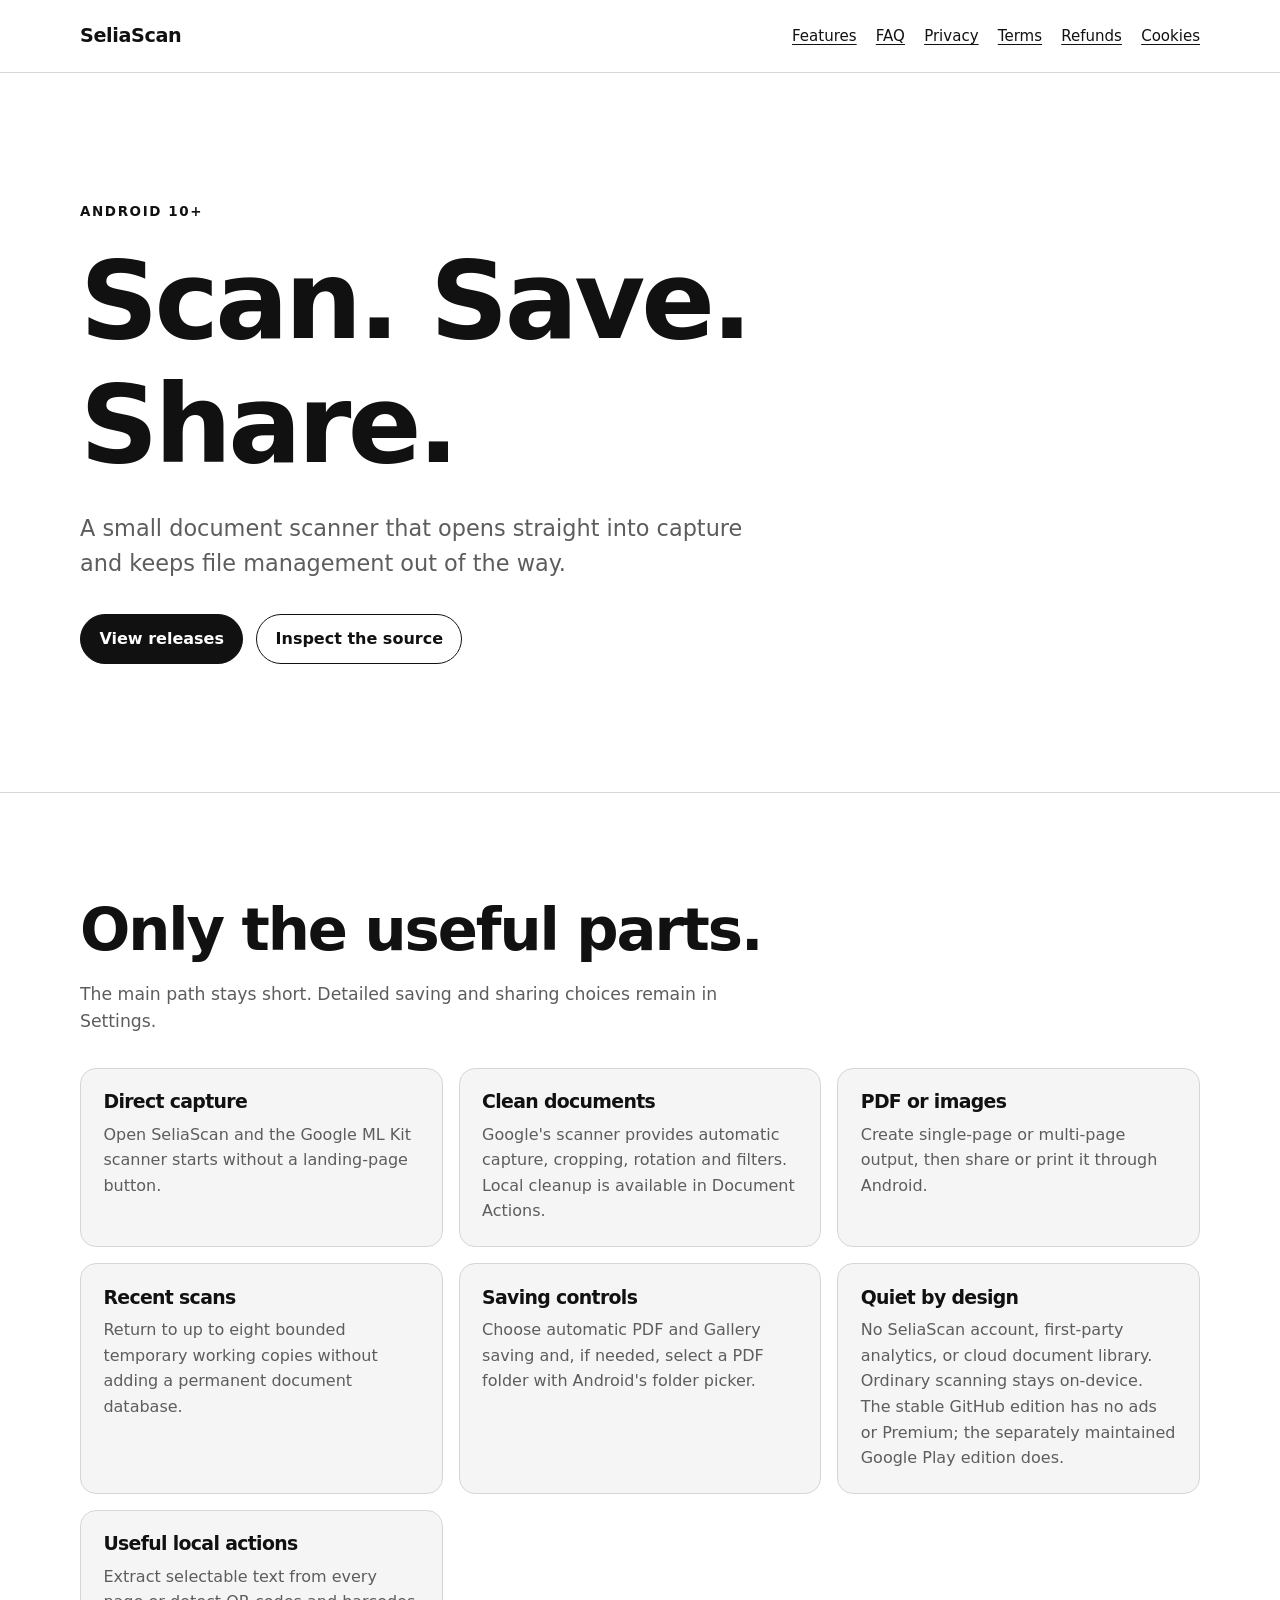
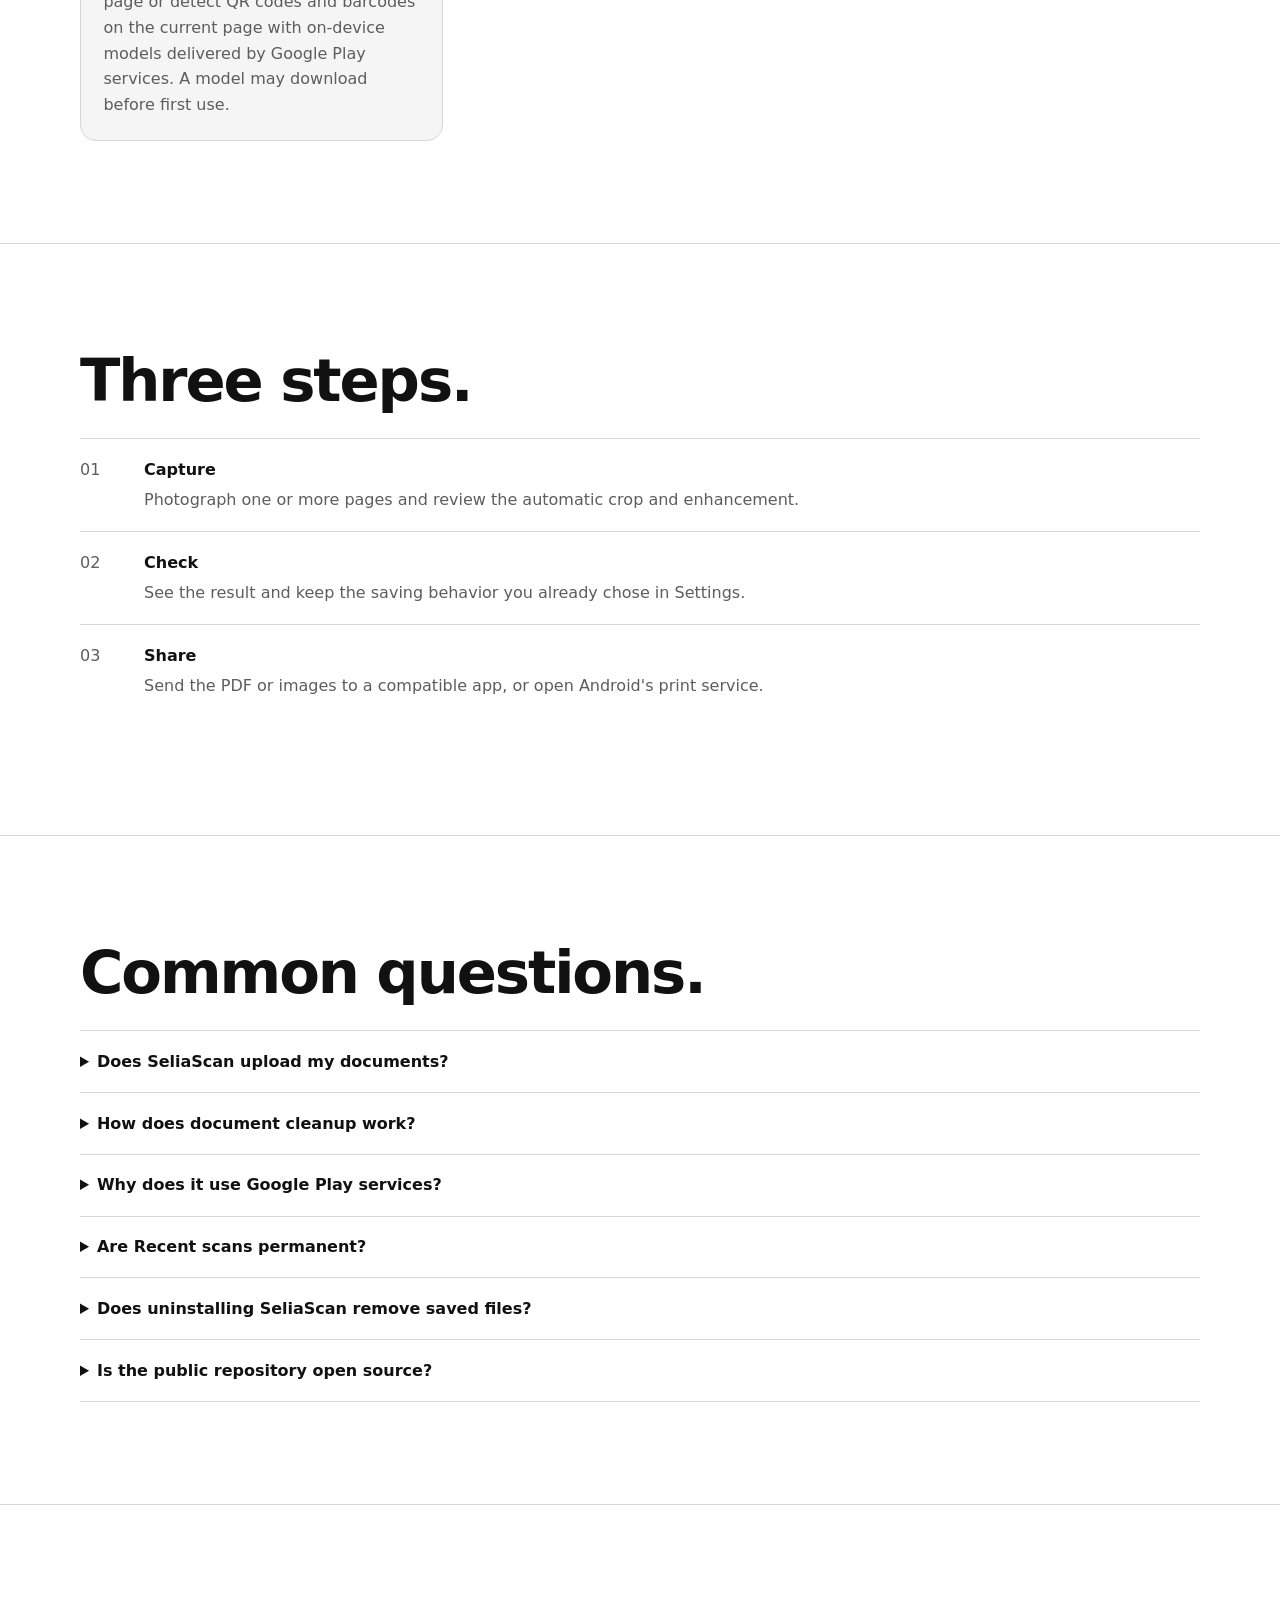
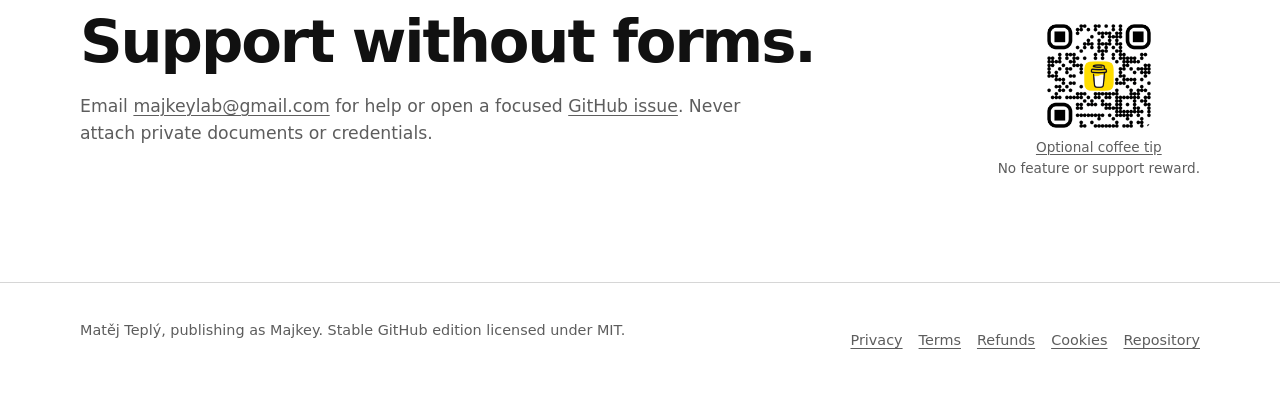
==== docs/index.html @ b7cc1048 "GregyScan 1.0.0" ====
<!doctype html>
<html lang="en">
<head>
  <meta charset="utf-8">
  <meta name="viewport" content="width=device-width, initial-scale=1">
  <meta name="description" content="SeliaScan is a simple Android document scanner for fast local PDF capture, saving, sharing, and printing.">
  <title>SeliaScan — scan, clean, send</title>
  <link rel="stylesheet" href="assets/site.css">
</head>
<body>
  <a class="skip-link" href="#main">Skip to content</a>
  <header class="site-header">
    <nav class="nav" aria-label="Primary navigation">
      <a class="brand" href="index.html" aria-current="page">SeliaScan</a>
      <div class="nav-links">
        <a href="#features">Features</a>
        <a href="#faq">FAQ</a>
        <a href="privacy.html">Privacy</a>
        <a href="terms.html">Terms</a>
        <a href="refunds.html">Refunds</a>
        <a href="cookies.html">Cookies</a>
      </div>
    </nav>
  </header>

  <main id="main" tabindex="-1">
    <section class="hero">
      <div class="container">
        <p class="eyebrow">Android 10+</p>
        <h1>Scan. Save. Share.</h1>
        <p class="hero-copy">A small document scanner that opens straight into capture and keeps file management out of the way.</p>
        <div class="actions">
          <a class="button" href="https://github.com/Majkey25/ScanIt/releases">View releases</a>
          <a class="button secondary" href="https://github.com/Majkey25/ScanIt">Inspect the source</a>
        </div>
      </div>
    </section>

    <section class="section" id="features">
      <div class="container">
        <h2>Only the useful parts.</h2>
        <p class="section-intro">The main path stays short. Detailed saving and sharing choices remain in Settings.</p>
        <div class="grid">
          <article class="card">
            <h3>Direct capture</h3>
            <p>Open SeliaScan and the Google ML Kit scanner starts without a landing-page button.</p>
          </article>
          <article class="card">
            <h3>Clean documents</h3>
            <p>Google's scanner provides automatic capture, cropping, rotation and filters. Local cleanup is available in Document Actions.</p>
          </article>
          <article class="card">
            <h3>PDF or images</h3>
            <p>Create single-page or multi-page output, then share or print it through Android.</p>
          </article>
          <article class="card">
            <h3>Recent scans</h3>
            <p>Return to up to eight bounded temporary working copies without adding a permanent document database.</p>
          </article>
          <article class="card">
            <h3>Saving controls</h3>
            <p>Choose automatic PDF and Gallery saving and, if needed, select a PDF folder with Android's folder picker.</p>
          </article>
          <article class="card">
            <h3>Quiet by design</h3>
            <p>No SeliaScan account, first-party analytics, or cloud document library. Ordinary scanning stays on-device. The stable GitHub edition has no ads or Premium; the separately maintained Google Play edition does.</p>
          </article>
          <article class="card">
            <h3>Useful local actions</h3>
            <p>Extract selectable text from every page or detect QR codes and barcodes on the current page with on-device models delivered by Google Play services. A model may download before first use.</p>
          </article>
        </div>
      </div>
    </section>

    <section class="section">
      <div class="container">
        <h2>Three steps.</h2>
        <ol class="steps">
          <li>
            <div><strong>Capture</strong><p>Photograph one or more pages and review the automatic crop and enhancement.</p></div>
          </li>
          <li>
            <div><strong>Check</strong><p>See the result and keep the saving behavior you already chose in Settings.</p></div>
          </li>
          <li>
            <div><strong>Share</strong><p>Send the PDF or images to a compatible app, or open Android's print service.</p></div>
          </li>
        </ol>
      </div>
    </section>

    <section class="section" id="faq">
      <div class="container">
        <h2>Common questions.</h2>
        <details>
          <summary>Does SeliaScan upload my documents?</summary>
          <p>SeliaScan has no document-upload server. Scanning, OCR and cleanup are local. A sharing app or cloud-backed Gallery or folder can upload saved copies. Optional playback passes text to your Android speech engine, which may use the internet after you confirm. See the <a href="privacy.html">privacy policy</a>.</p>
        </details>
        <details>
          <summary>How does document cleanup work?</summary>
          <p>Smart cleanup adjusts paper contrast and attempts to remove likely marks near blank paper edges. Manual cleanup replaces spots that you draw around with the surrounding paper color. Both run locally and create a child revision. Keep originals and review the result.</p>
        </details>
        <details>
          <summary>Why does it use Google Play services?</summary>
          <p>Google Play services supplies the document scanner UI, models, automatic capture, crop, and filters. The module may need to download or update before first use.</p>
        </details>
        <details>
          <summary>Are Recent scans permanent?</summary>
          <p>No. They are bounded temporary working copies and Android may clear them. Removing one from Recent removes that working copy. If SeliaScan can verify the exact saved outputs it created, the confirmation dialog can also delete the selected PDF, Gallery images, or both.</p>
        </details>
        <details>
          <summary>Does uninstalling SeliaScan remove saved files?</summary>
          <p>Uninstall clears SeliaScan's settings and private cache. It does not delete PDFs or images already saved in shared storage or a folder you selected.</p>
        </details>
        <details>
          <summary>Is the public repository open source?</summary>
          <p>Yes. The stable GitHub source and binary are licensed under the MIT License. The separately maintained Google Play edition may include advertising, Billing, and Premium features.</p>
        </details>
      </div>
    </section>

    <section class="section" id="support">
      <div class="container support-row">
        <div>
          <h2>Support without forms.</h2>
          <p class="section-intro">Email <a href="mailto:majkeylab@gmail.com">majkeylab@gmail.com</a> for help or open a focused <a href="https://github.com/Majkey25/ScanIt/issues">GitHub issue</a>. Never attach private documents or credentials.</p>
        </div>
        <div class="tip">
          <a href="https://www.buymeacoffee.com/majkey"><img src="assets/bmc_qr.png" alt="QR code for the Majkey Buy Me a Coffee page" width="104" height="104"></a>
          <a href="https://www.buymeacoffee.com/majkey">Optional coffee tip</a><br>
          No feature or support reward.
        </div>
      </div>
    </section>
  </main>

  <footer class="site-footer">
    <div class="container footer-inner">
      <p>Matěj Teplý, publishing as Majkey. Stable GitHub edition licensed under MIT.</p>
      <div class="footer-links">
        <a href="privacy.html">Privacy</a>
        <a href="terms.html">Terms</a>
        <a href="refunds.html">Refunds</a>
        <a href="cookies.html">Cookies</a>
        <a href="https://github.com/Majkey25/ScanIt">Repository</a>
      </div>
    </div>
  </footer>
</body>
</html>
---- docs/assets/site.css ----
:root {
  color-scheme: light dark;
  --bg: #ffffff;
  --surface: #f5f5f5;
  --text: #111111;
  --muted: #5d5d5d;
  --line: #d6d6d6;
  --inverse: #ffffff;
  --inverse-bg: #111111;
  font-family: ui-sans-serif, system-ui, -apple-system, BlinkMacSystemFont, "Segoe UI", sans-serif;
  font-synthesis: none;
}

@media (prefers-color-scheme: dark) {
  :root {
    --bg: #0e0e0e;
    --surface: #181818;
    --text: #f4f4f4;
    --muted: #b5b5b5;
    --line: #3b3b3b;
    --inverse: #111111;
    --inverse-bg: #f4f4f4;
  }
}

* {
  box-sizing: border-box;
}

html {
  scroll-behavior: smooth;
}

body {
  margin: 0;
  background: var(--bg);
  color: var(--text);
  font-size: 1rem;
  line-height: 1.6;
}

a {
  color: inherit;
  text-decoration-thickness: 0.08em;
  text-underline-offset: 0.18em;
}

a:hover {
  text-decoration-thickness: 0.14em;
}

a:focus-visible,
summary:focus-visible {
  outline: 3px solid var(--text);
  outline-offset: 4px;
}

.skip-link {
  position: absolute;
  left: 1rem;
  top: -5rem;
  z-index: 10;
  padding: 0.7rem 1rem;
  background: var(--inverse-bg);
  color: var(--inverse);
}

.skip-link:focus {
  top: 1rem;
}

.site-header {
  border-bottom: 1px solid var(--line);
}

.nav,
.container {
  width: min(70rem, calc(100% - 2rem));
  margin-inline: auto;
}

.nav {
  min-height: 4.5rem;
  display: flex;
  align-items: center;
  justify-content: space-between;
  gap: 1.5rem;
}

.brand {
  font-size: 1.2rem;
  font-weight: 750;
  text-decoration: none;
  letter-spacing: -0.02em;
}

.nav-links {
  display: flex;
  flex-wrap: wrap;
  justify-content: flex-end;
  gap: 0.7rem 1.2rem;
  font-size: 0.94rem;
}

.nav-links a[aria-current="page"] {
  font-weight: 700;
  text-decoration-thickness: 0.14em;
}

.nav-links a,
.footer-links a {
  display: inline-flex;
  align-items: center;
  min-height: 44px;
}

main {
  min-height: 70vh;
}

.hero {
  padding-block: clamp(4.5rem, 10vw, 8rem);
  border-bottom: 1px solid var(--line);
}

.eyebrow {
  margin: 0 0 1rem;
  font-size: 0.84rem;
  font-weight: 750;
  letter-spacing: 0.12em;
  text-transform: uppercase;
}

h1,
h2,
h3 {
  line-height: 1.14;
  letter-spacing: -0.035em;
}

h1 {
  max-width: 12ch;
  margin: 0;
  font-size: clamp(3rem, 9vw, 6.8rem);
}

.hero-copy {
  max-width: 42rem;
  margin: 1.5rem 0 0;
  color: var(--muted);
  font-size: clamp(1.1rem, 2.1vw, 1.4rem);
}

.actions {
  display: flex;
  flex-wrap: wrap;
  gap: 0.8rem;
  margin-top: 2rem;
}

.button {
  display: inline-flex;
  min-height: 3rem;
  align-items: center;
  justify-content: center;
  padding: 0.7rem 1.15rem;
  border: 1px solid var(--text);
  border-radius: 999px;
  background: var(--inverse-bg);
  color: var(--inverse);
  font-weight: 700;
  text-decoration: none;
}

.button.secondary {
  background: transparent;
  color: var(--text);
}

.section {
  padding-block: clamp(3.5rem, 8vw, 6.5rem);
  border-bottom: 1px solid var(--line);
}

.section h2,
.policy h1 {
  max-width: 18ch;
  margin: 0 0 1.5rem;
  font-size: clamp(2rem, 5vw, 3.7rem);
}

.section-intro {
  max-width: 43rem;
  margin: -0.4rem 0 2rem;
  color: var(--muted);
  font-size: 1.08rem;
}

.grid {
  display: grid;
  grid-template-columns: repeat(3, minmax(0, 1fr));
  gap: 1rem;
}

.card {
  padding: 1.4rem;
  border: 1px solid var(--line);
  border-radius: 1rem;
  background: var(--surface);
}

.card h3 {
  margin: 0 0 0.55rem;
  font-size: 1.18rem;
}

.card p {
  margin: 0;
  color: var(--muted);
}

.steps {
  padding: 0;
  list-style: none;
  counter-reset: steps;
}

.steps li {
  counter-increment: steps;
  display: grid;
  grid-template-columns: 3rem 1fr;
  gap: 1rem;
  padding-block: 1.15rem;
  border-top: 1px solid var(--line);
}

.steps li::before {
  content: "0" counter(steps);
  color: var(--muted);
  font-variant-numeric: tabular-nums;
}

.steps strong {
  display: block;
  margin-bottom: 0.25rem;
}

.steps p {
  margin: 0;
  color: var(--muted);
}

details {
  border-top: 1px solid var(--line);
}

details:last-child {
  border-bottom: 1px solid var(--line);
}

summary {
  cursor: pointer;
  padding: 1.1rem 0;
  font-weight: 700;
}

details p {
  max-width: 48rem;
  margin: 0 0 1.3rem;
  color: var(--muted);
}

.support-row {
  display: grid;
  grid-template-columns: 1fr auto;
  gap: 2rem;
  align-items: end;
}

.tip {
  text-align: center;
  color: var(--muted);
  font-size: 0.85rem;
}

.tip img {
  display: block;
  width: 104px;
  height: 104px;
  margin: 0 auto 0.55rem;
  border-radius: 0.55rem;
}

.policy {
  overflow-wrap: anywhere;
  width: min(48rem, calc(100% - 2rem));
  margin-inline: auto;
  padding-block: clamp(3.5rem, 8vw, 6rem);
}

.policy .updated {
  margin: -0.8rem 0 3rem;
  color: var(--muted);
}

.policy h2 {
  margin: 2.5rem 0 0.65rem;
  font-size: 1.45rem;
}

.policy h3 {
  margin: 1.7rem 0 0.5rem;
  font-size: 1.08rem;
}

.policy p,
.policy li {
  color: var(--muted);
}

.policy strong {
  color: var(--text);
}

.notice {
  padding: 1rem 1.2rem;
  border-left: 4px solid var(--text);
  background: var(--surface);
}

.site-footer {
  padding-block: 2.2rem;
}

.footer-inner {
  display: flex;
  flex-wrap: wrap;
  justify-content: space-between;
  gap: 1rem;
  color: var(--muted);
  font-size: 0.9rem;
}

.footer-inner p {
  margin: 0;
}

.footer-links {
  display: flex;
  flex-wrap: wrap;
  gap: 1rem;
}

@media (max-width: 760px) {
  .nav {
    align-items: flex-start;
    flex-direction: column;
    padding-block: 1rem;
  }

  .nav-links {
    justify-content: flex-start;
  }

  .grid {
    grid-template-columns: 1fr;
  }

  .support-row {
    grid-template-columns: 1fr;
    align-items: start;
  }

  .tip {
    width: max-content;
    max-width: 100%;
    text-align: left;
  }

  .tip img {
    margin-left: 0;
  }
}

@media (prefers-reduced-motion: reduce) {
  html {
    scroll-behavior: auto;
  }
}
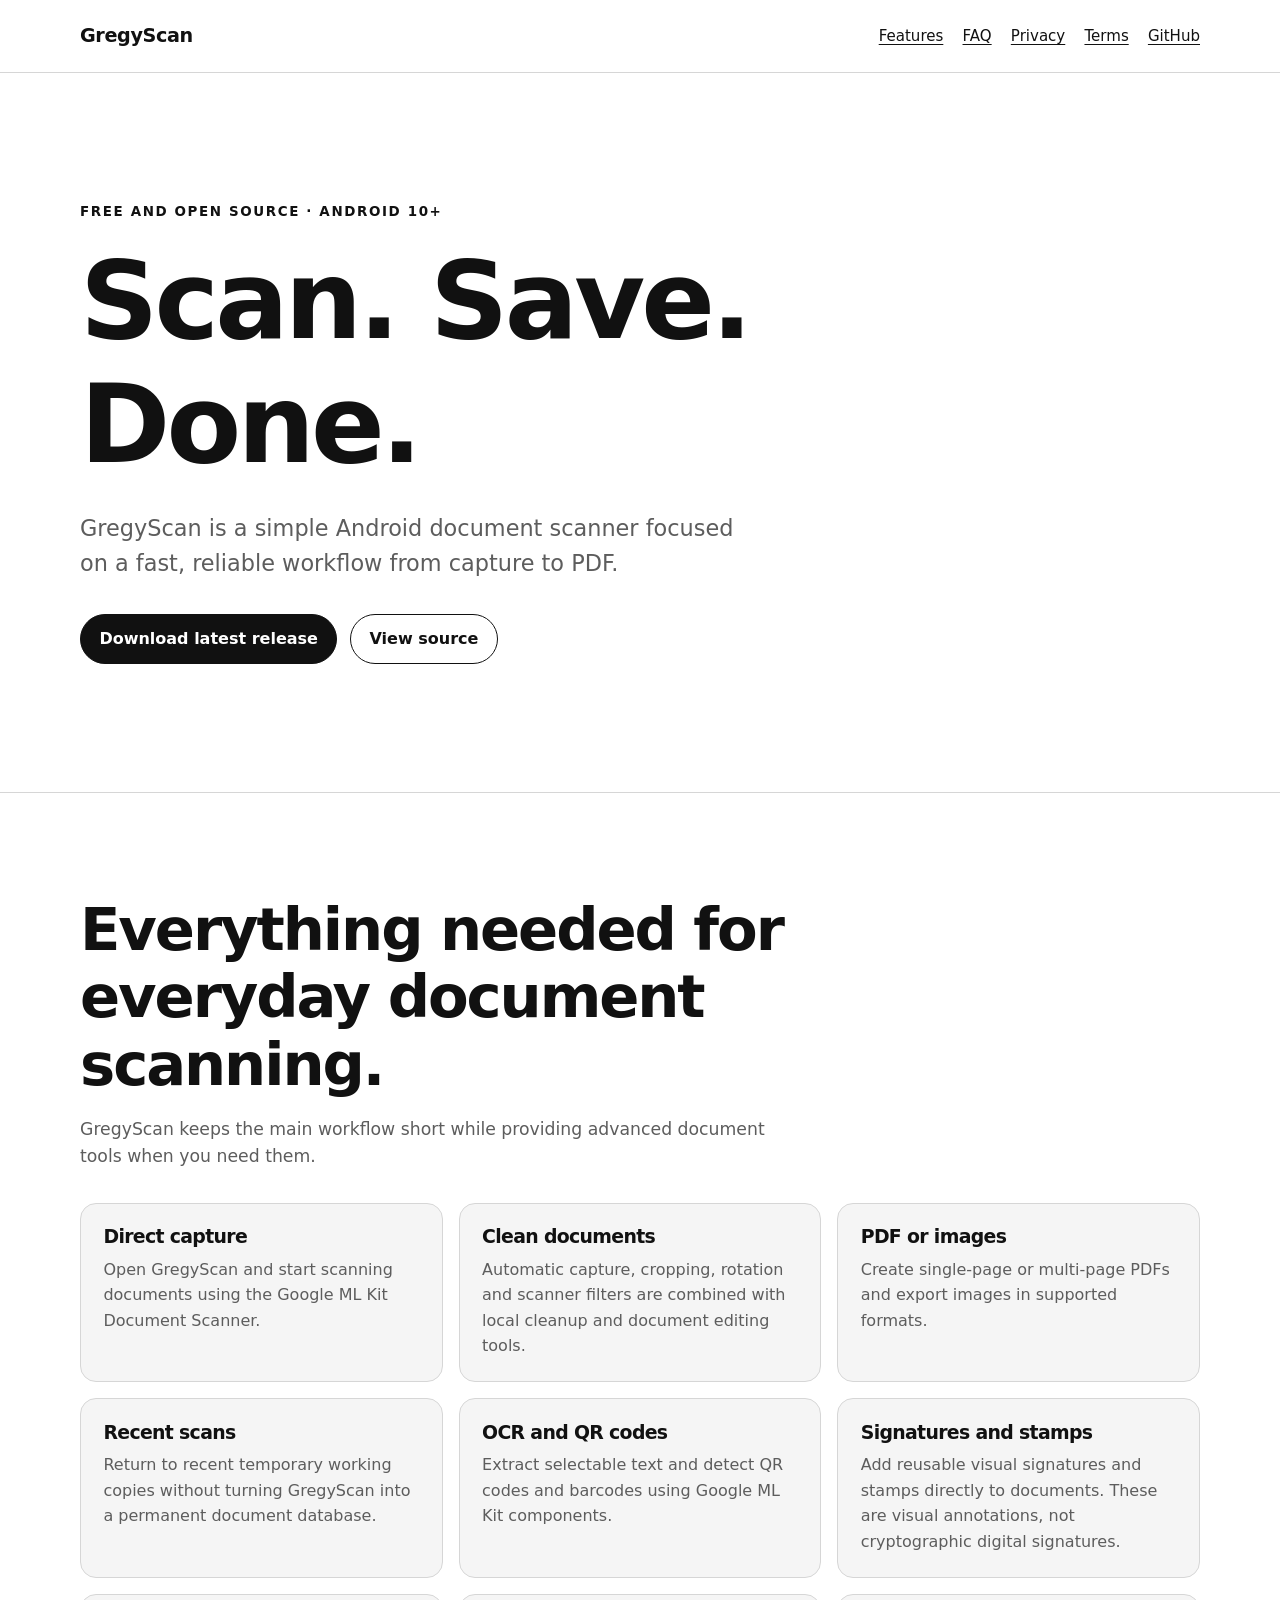
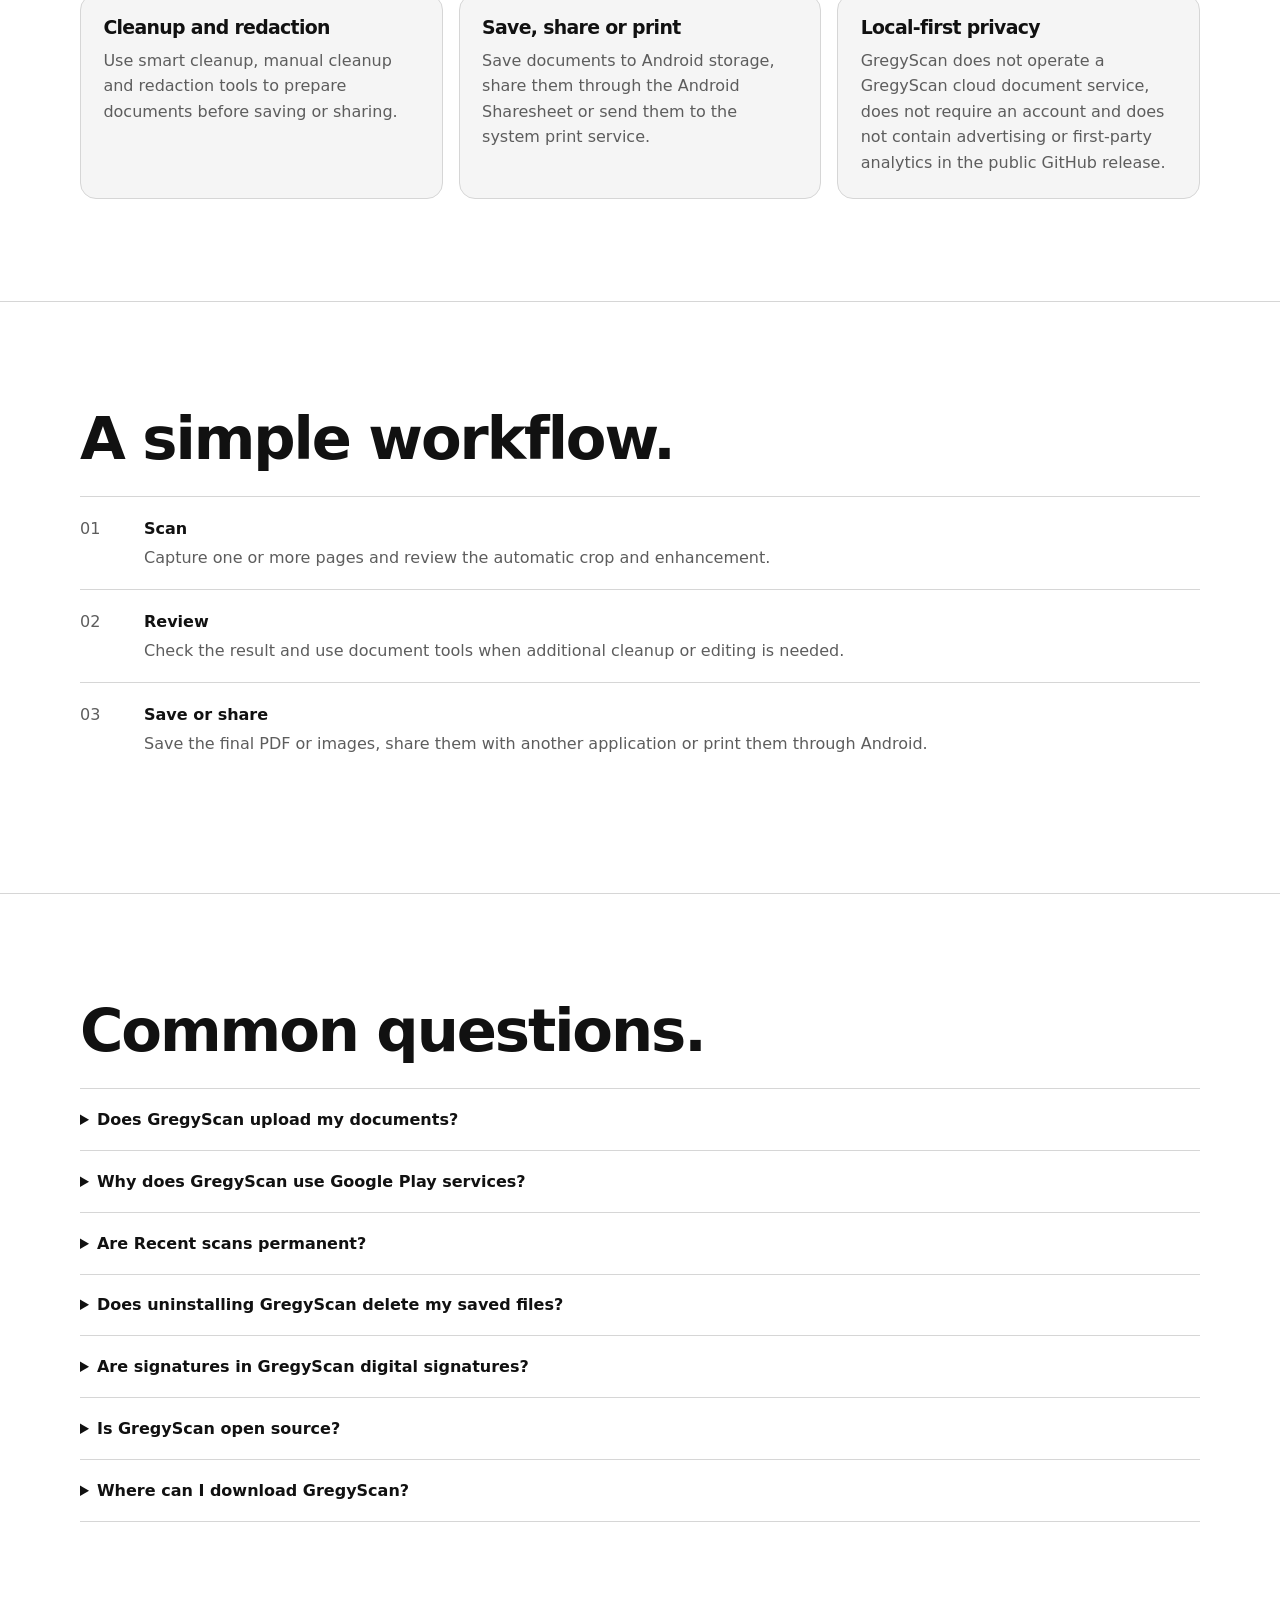
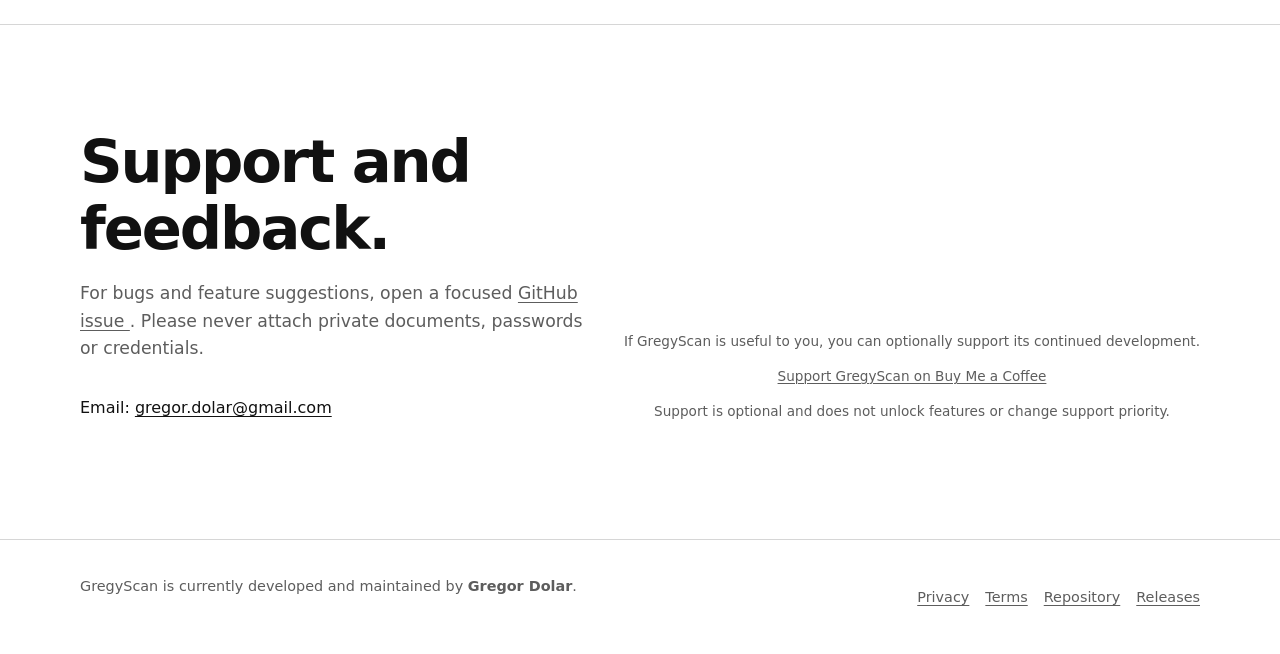
==== commit 97c0c800: "Update index.html Update GregyScan website homepage" ====
--- a/docs/index.html
+++ b/docs/index.html
@@ -3,88 +3,174 @@
 <head>
   <meta charset="utf-8">
   <meta name="viewport" content="width=device-width, initial-scale=1">
-  <meta name="description" content="SeliaScan is a simple Android document scanner for fast local PDF capture, saving, sharing, and printing.">
-  <title>SeliaScan — scan, clean, send</title>
+  <meta name="description" content="GregyScan is a free and open-source Android document scanner for fast local PDF capture, saving, sharing and printing.">
+  <title>GregyScan — Scan. Save. Done.</title>
   <link rel="stylesheet" href="assets/site.css">
 </head>
+
 <body>
   <a class="skip-link" href="#main">Skip to content</a>
+
   <header class="site-header">
     <nav class="nav" aria-label="Primary navigation">
-      <a class="brand" href="index.html" aria-current="page">SeliaScan</a>
+      <a class="brand" href="index.html" aria-current="page">GregyScan</a>
+
       <div class="nav-links">
         <a href="#features">Features</a>
         <a href="#faq">FAQ</a>
         <a href="privacy.html">Privacy</a>
         <a href="terms.html">Terms</a>
-        <a href="refunds.html">Refunds</a>
-        <a href="cookies.html">Cookies</a>
+        <a href="https://github.com/GregorDolar/GregyScan">GitHub</a>
       </div>
     </nav>
   </header>
 
   <main id="main" tabindex="-1">
+
     <section class="hero">
       <div class="container">
-        <p class="eyebrow">Android 10+</p>
-        <h1>Scan. Save. Share.</h1>
-        <p class="hero-copy">A small document scanner that opens straight into capture and keeps file management out of the way.</p>
+        <p class="eyebrow">Free and open source · Android 10+</p>
+
+        <h1>Scan. Save. Done.</h1>
+
+        <p class="hero-copy">
+          GregyScan is a simple Android document scanner focused on a fast,
+          reliable workflow from capture to PDF.
+        </p>
+
         <div class="actions">
-          <a class="button" href="https://github.com/Majkey25/ScanIt/releases">View releases</a>
-          <a class="button secondary" href="https://github.com/Majkey25/ScanIt">Inspect the source</a>
+          <a class="button" href="https://github.com/GregorDolar/GregyScan/releases/latest">
+            Download latest release
+          </a>
+
+          <a class="button secondary" href="https://github.com/GregorDolar/GregyScan">
+            View source
+          </a>
         </div>
       </div>
     </section>
 
     <section class="section" id="features">
       <div class="container">
-        <h2>Only the useful parts.</h2>
-        <p class="section-intro">The main path stays short. Detailed saving and sharing choices remain in Settings.</p>
+        <h2>Everything needed for everyday document scanning.</h2>
+
+        <p class="section-intro">
+          GregyScan keeps the main workflow short while providing advanced
+          document tools when you need them.
+        </p>
+
         <div class="grid">
+
           <article class="card">
             <h3>Direct capture</h3>
-            <p>Open SeliaScan and the Google ML Kit scanner starts without a landing-page button.</p>
-          </article>
+            <p>
+              Open GregyScan and start scanning documents using the
+              Google ML Kit Document Scanner.
+            </p>
+          </article>
+
           <article class="card">
             <h3>Clean documents</h3>
-            <p>Google's scanner provides automatic capture, cropping, rotation and filters. Local cleanup is available in Document Actions.</p>
-          </article>
+            <p>
+              Automatic capture, cropping, rotation and scanner filters are
+              combined with local cleanup and document editing tools.
+            </p>
+          </article>
+
           <article class="card">
             <h3>PDF or images</h3>
-            <p>Create single-page or multi-page output, then share or print it through Android.</p>
-          </article>
+            <p>
+              Create single-page or multi-page PDFs and export images in
+              supported formats.
+            </p>
+          </article>
+
           <article class="card">
             <h3>Recent scans</h3>
-            <p>Return to up to eight bounded temporary working copies without adding a permanent document database.</p>
-          </article>
-          <article class="card">
-            <h3>Saving controls</h3>
-            <p>Choose automatic PDF and Gallery saving and, if needed, select a PDF folder with Android's folder picker.</p>
-          </article>
-          <article class="card">
-            <h3>Quiet by design</h3>
-            <p>No SeliaScan account, first-party analytics, or cloud document library. Ordinary scanning stays on-device. The stable GitHub edition has no ads or Premium; the separately maintained Google Play edition does.</p>
-          </article>
-          <article class="card">
-            <h3>Useful local actions</h3>
-            <p>Extract selectable text from every page or detect QR codes and barcodes on the current page with on-device models delivered by Google Play services. A model may download before first use.</p>
-          </article>
+            <p>
+              Return to recent temporary working copies without turning
+              GregyScan into a permanent document database.
+            </p>
+          </article>
+
+          <article class="card">
+            <h3>OCR and QR codes</h3>
+            <p>
+              Extract selectable text and detect QR codes and barcodes using
+              Google ML Kit components.
+            </p>
+          </article>
+
+          <article class="card">
+            <h3>Signatures and stamps</h3>
+            <p>
+              Add reusable visual signatures and stamps directly to documents.
+              These are visual annotations, not cryptographic digital signatures.
+            </p>
+          </article>
+
+          <article class="card">
+            <h3>Cleanup and redaction</h3>
+            <p>
+              Use smart cleanup, manual cleanup and redaction tools to prepare
+              documents before saving or sharing.
+            </p>
+          </article>
+
+          <article class="card">
+            <h3>Save, share or print</h3>
+            <p>
+              Save documents to Android storage, share them through the Android
+              Sharesheet or send them to the system print service.
+            </p>
+          </article>
+
+          <article class="card">
+            <h3>Local-first privacy</h3>
+            <p>
+              GregyScan does not operate a GregyScan cloud document service,
+              does not require an account and does not contain advertising or
+              first-party analytics in the public GitHub release.
+            </p>
+          </article>
+
         </div>
       </div>
     </section>
 
     <section class="section">
       <div class="container">
-        <h2>Three steps.</h2>
+        <h2>A simple workflow.</h2>
+
         <ol class="steps">
           <li>
-            <div><strong>Capture</strong><p>Photograph one or more pages and review the automatic crop and enhancement.</p></div>
+            <div>
+              <strong>Scan</strong>
+              <p>
+                Capture one or more pages and review the automatic crop
+                and enhancement.
+              </p>
+            </div>
           </li>
+
           <li>
-            <div><strong>Check</strong><p>See the result and keep the saving behavior you already chose in Settings.</p></div>
+            <div>
+              <strong>Review</strong>
+              <p>
+                Check the result and use document tools when additional
+                cleanup or editing is needed.
+              </p>
+            </div>
           </li>
+
           <li>
-            <div><strong>Share</strong><p>Send the PDF or images to a compatible app, or open Android's print service.</p></div>
+            <div>
+              <strong>Save or share</strong>
+              <p>
+                Save the final PDF or images, share them with another
+                application or print them through Android.
+              </p>
+            </div>
           </li>
         </ol>
       </div>
@@ -93,59 +179,137 @@
     <section class="section" id="faq">
       <div class="container">
         <h2>Common questions.</h2>
-        <details>
-          <summary>Does SeliaScan upload my documents?</summary>
-          <p>SeliaScan has no document-upload server. Scanning, OCR and cleanup are local. A sharing app or cloud-backed Gallery or folder can upload saved copies. Optional playback passes text to your Android speech engine, which may use the internet after you confirm. See the <a href="privacy.html">privacy policy</a>.</p>
-        </details>
-        <details>
-          <summary>How does document cleanup work?</summary>
-          <p>Smart cleanup adjusts paper contrast and attempts to remove likely marks near blank paper edges. Manual cleanup replaces spots that you draw around with the surrounding paper color. Both run locally and create a child revision. Keep originals and review the result.</p>
-        </details>
-        <details>
-          <summary>Why does it use Google Play services?</summary>
-          <p>Google Play services supplies the document scanner UI, models, automatic capture, crop, and filters. The module may need to download or update before first use.</p>
-        </details>
+
+        <details>
+          <summary>Does GregyScan upload my documents?</summary>
+          <p>
+            GregyScan does not operate a GregyScan document-upload server.
+            Normal scanning, PDF creation, OCR, cleanup and redaction are
+            designed to run locally on the device.
+            A third-party sharing application, cloud-backed Gallery or storage
+            provider may upload a file after you explicitly choose that service.
+            See the <a href="privacy.html">Privacy Policy</a>.
+          </p>
+        </details>
+
+        <details>
+          <summary>Why does GregyScan use Google Play services?</summary>
+          <p>
+            Google Play services provides components used by Google ML Kit,
+            including the document scanner and recognition models.
+            Required components may need to download or update before first use.
+          </p>
+        </details>
+
         <details>
           <summary>Are Recent scans permanent?</summary>
-          <p>No. They are bounded temporary working copies and Android may clear them. Removing one from Recent removes that working copy. If SeliaScan can verify the exact saved outputs it created, the confirmation dialog can also delete the selected PDF, Gallery images, or both.</p>
-        </details>
-        <details>
-          <summary>Does uninstalling SeliaScan remove saved files?</summary>
-          <p>Uninstall clears SeliaScan's settings and private cache. It does not delete PDFs or images already saved in shared storage or a folder you selected.</p>
-        </details>
-        <details>
-          <summary>Is the public repository open source?</summary>
-          <p>Yes. The stable GitHub source and binary are licensed under the MIT License. The separately maintained Google Play edition may include advertising, Billing, and Premium features.</p>
-        </details>
+          <p>
+            No. Recent scans are temporary working copies.
+            Important documents should always be explicitly saved to a permanent
+            destination selected by the user.
+          </p>
+        </details>
+
+        <details>
+          <summary>Does uninstalling GregyScan delete my saved files?</summary>
+          <p>
+            Uninstalling GregyScan removes its private application data.
+            Files already exported to shared storage or a user-selected folder
+            are not normally removed with the application.
+          </p>
+        </details>
+
+        <details>
+          <summary>Are signatures in GregyScan digital signatures?</summary>
+          <p>
+            No. GregyScan signatures and stamps are visual image annotations.
+            They do not cryptographically verify identity, authorization or
+            document authenticity.
+          </p>
+        </details>
+
+        <details>
+          <summary>Is GregyScan open source?</summary>
+          <p>
+            Yes. GregyScan source code is publicly available on GitHub and is
+            distributed under the applicable MIT license terms included in the
+            repository.
+          </p>
+        </details>
+
+        <details>
+          <summary>Where can I download GregyScan?</summary>
+          <p>
+            The latest public APK is available from the
+            <a href="https://github.com/GregorDolar/GregyScan/releases/latest">
+              GregyScan GitHub Releases page
+            </a>.
+          </p>
+        </details>
+
       </div>
     </section>
 
     <section class="section" id="support">
       <div class="container support-row">
+
         <div>
-          <h2>Support without forms.</h2>
-          <p class="section-intro">Email <a href="mailto:majkeylab@gmail.com">majkeylab@gmail.com</a> for help or open a focused <a href="https://github.com/Majkey25/ScanIt/issues">GitHub issue</a>. Never attach private documents or credentials.</p>
+          <h2>Support and feedback.</h2>
+
+          <p class="section-intro">
+            For bugs and feature suggestions, open a focused
+            <a href="https://github.com/GregorDolar/GregyScan/issues">
+              GitHub issue
+            </a>.
+            Please never attach private documents, passwords or credentials.
+          </p>
+
+          <p>
+            Email:
+            <a href="mailto:gregor.dolar@gmail.com">
+              gregor.dolar@gmail.com
+            </a>
+          </p>
         </div>
+
         <div class="tip">
-          <a href="https://www.buymeacoffee.com/majkey"><img src="assets/bmc_qr.png" alt="QR code for the Majkey Buy Me a Coffee page" width="104" height="104"></a>
-          <a href="https://www.buymeacoffee.com/majkey">Optional coffee tip</a><br>
-          No feature or support reward.
+          <p>
+            If GregyScan is useful to you, you can optionally support
+            its continued development.
+          </p>
+
+          <a href="https://buymeacoffee.com/gregyscan">
+            Support GregyScan on Buy Me a Coffee
+          </a>
+
+          <p>
+            Support is optional and does not unlock features or change
+            support priority.
+          </p>
         </div>
-      </div>
-    </section>
+
+      </div>
+    </section>
+
   </main>
 
   <footer class="site-footer">
     <div class="container footer-inner">
-      <p>Matěj Teplý, publishing as Majkey. Stable GitHub edition licensed under MIT.</p>
+
+      <p>
+        GregyScan is currently developed and maintained by
+        <strong>Gregor Dolar</strong>.
+      </p>
+
       <div class="footer-links">
         <a href="privacy.html">Privacy</a>
         <a href="terms.html">Terms</a>
-        <a href="refunds.html">Refunds</a>
-        <a href="cookies.html">Cookies</a>
-        <a href="https://github.com/Majkey25/ScanIt">Repository</a>
-      </div>
+        <a href="https://github.com/GregorDolar/GregyScan">Repository</a>
+        <a href="https://github.com/GregorDolar/GregyScan/releases">Releases</a>
+      </div>
+
     </div>
   </footer>
+
 </body>
 </html>
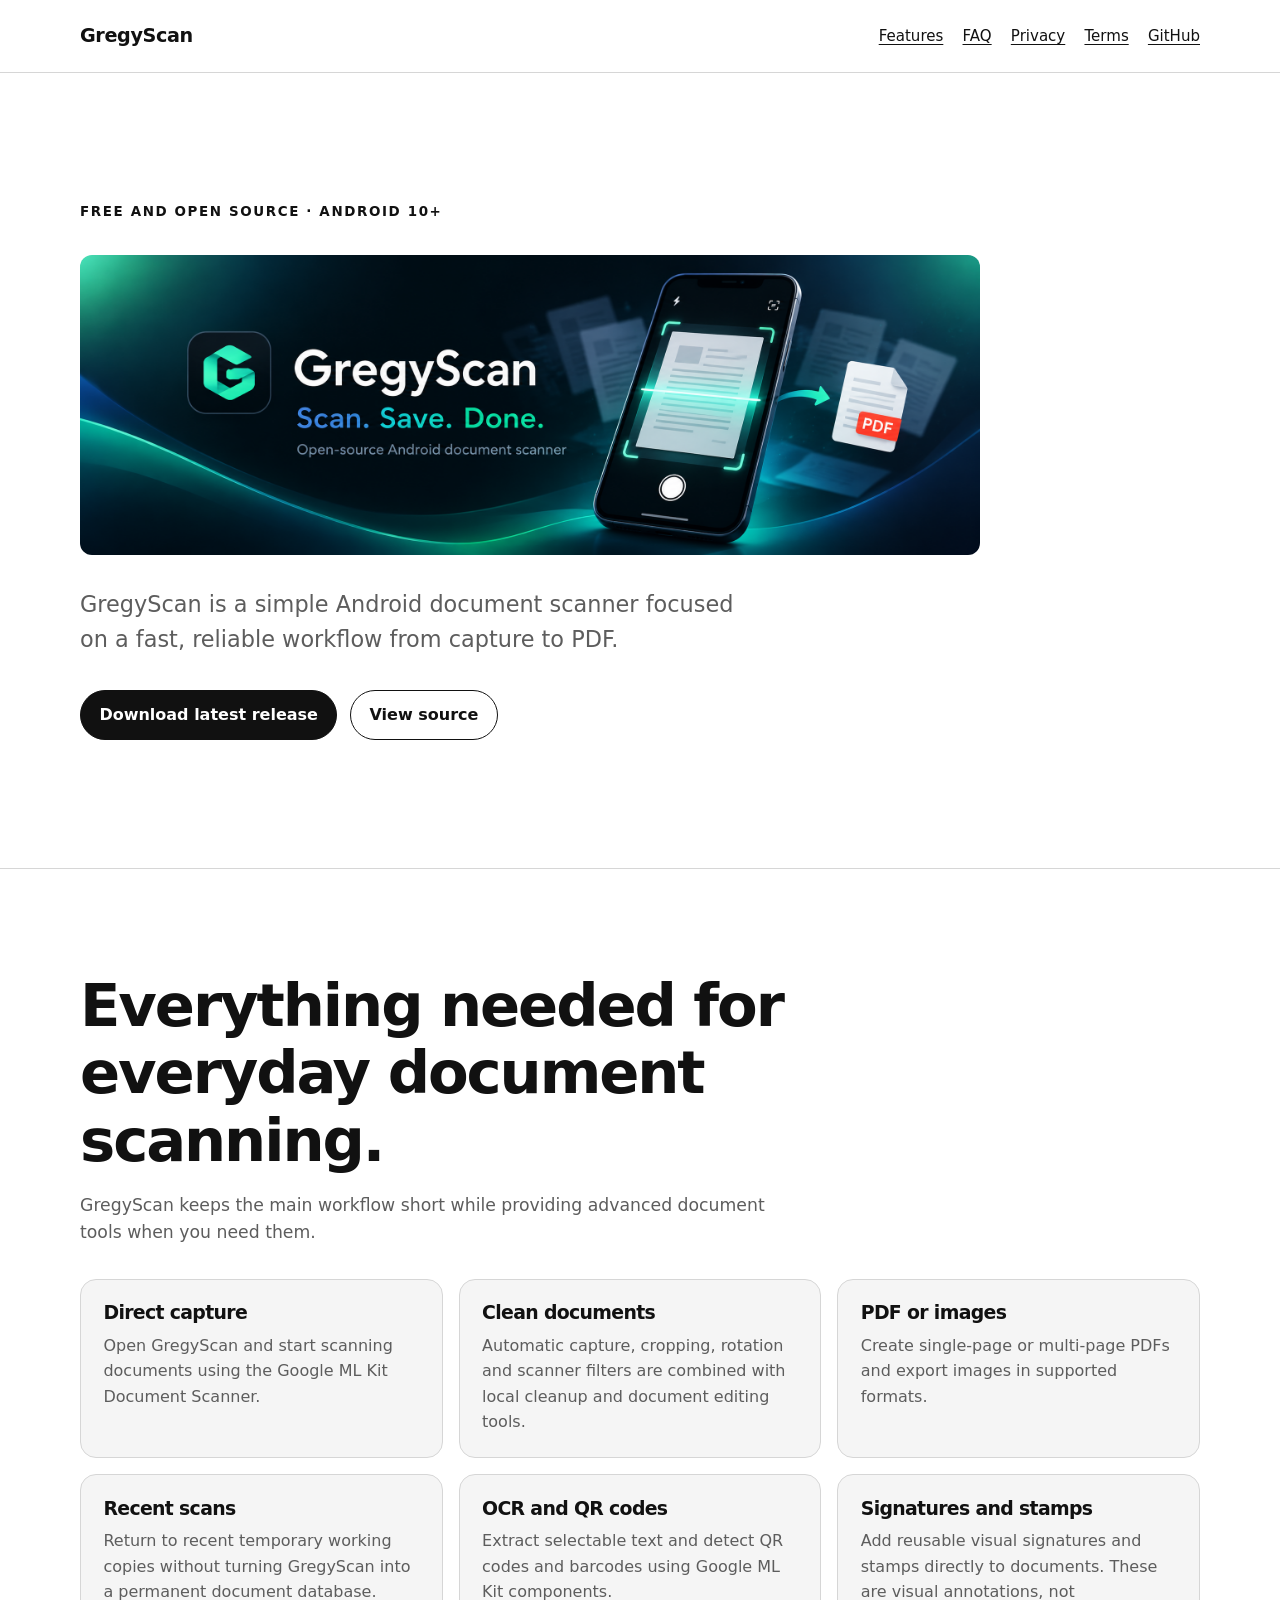
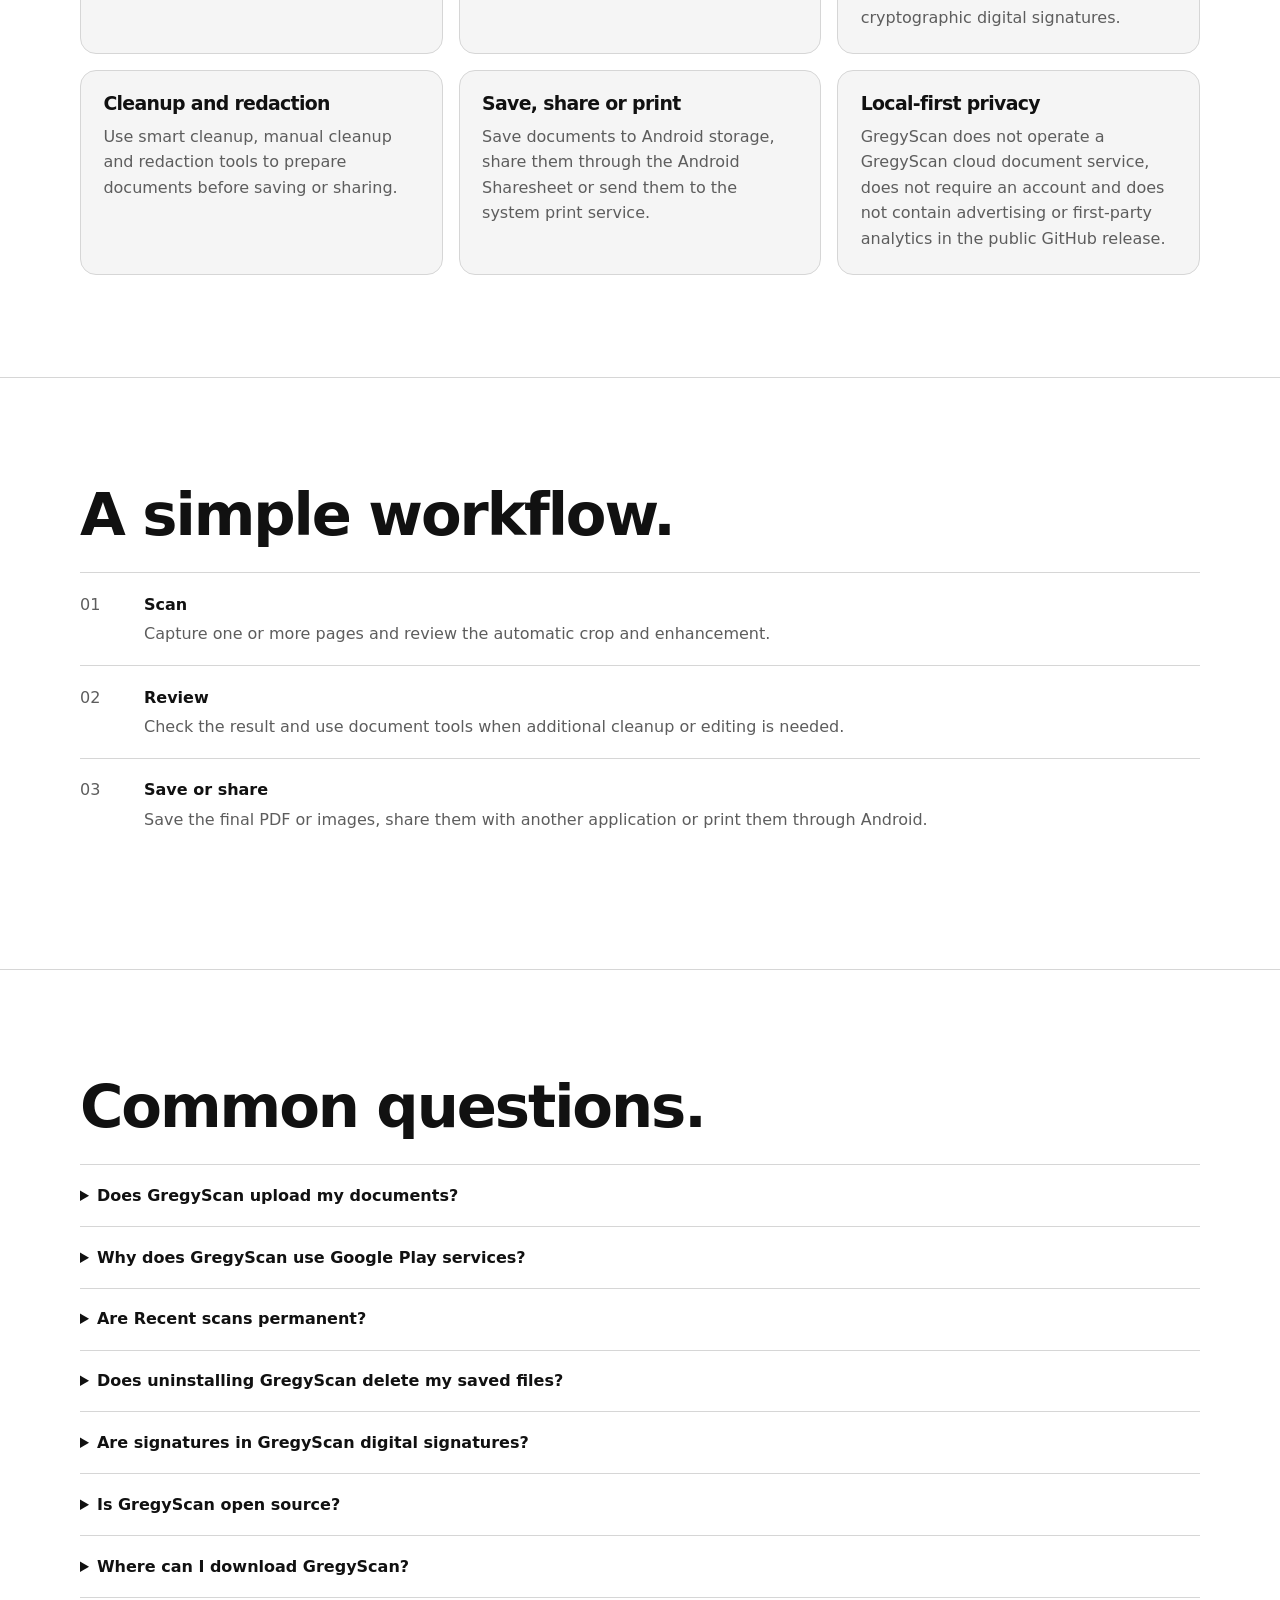
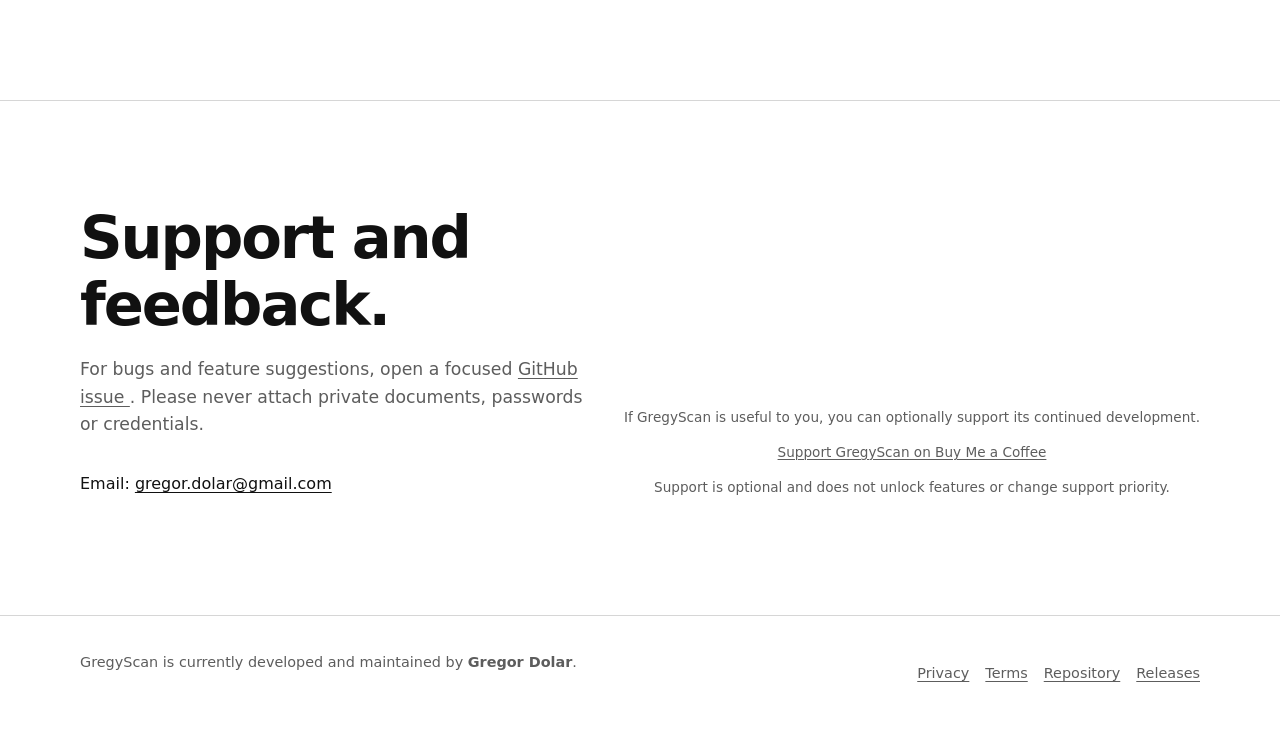
==== commit a51c0f2a: "Add GregyScan cover to website hero" ====
--- a/docs/index.html
+++ b/docs/index.html
@@ -31,7 +31,11 @@
       <div class="container">
         <p class="eyebrow">Free and open source · Android 10+</p>
 
-        <h1>Scan. Save. Done.</h1>
+        <img
+          class="hero-cover"
+          src="images/gregyscan-cover.png"
+          alt="GregyScan – Scan. Save. Done."
+        >
 
         <p class="hero-copy">
           GregyScan is a simple Android document scanner focused on a fast,
--- a/docs/assets/site.css
+++ b/docs/assets/site.css
@@ -121,6 +121,15 @@
 .hero {
   padding-block: clamp(4.5rem, 10vw, 8rem);
   border-bottom: 1px solid var(--line);
+}
+
+.hero-cover {
+  display: block;
+  width: 100%;
+  max-width: 900px;
+  height: auto;
+  margin: 2rem 0 2rem 0;
+  border-radius: 12px;
 }
 
 .eyebrow {
